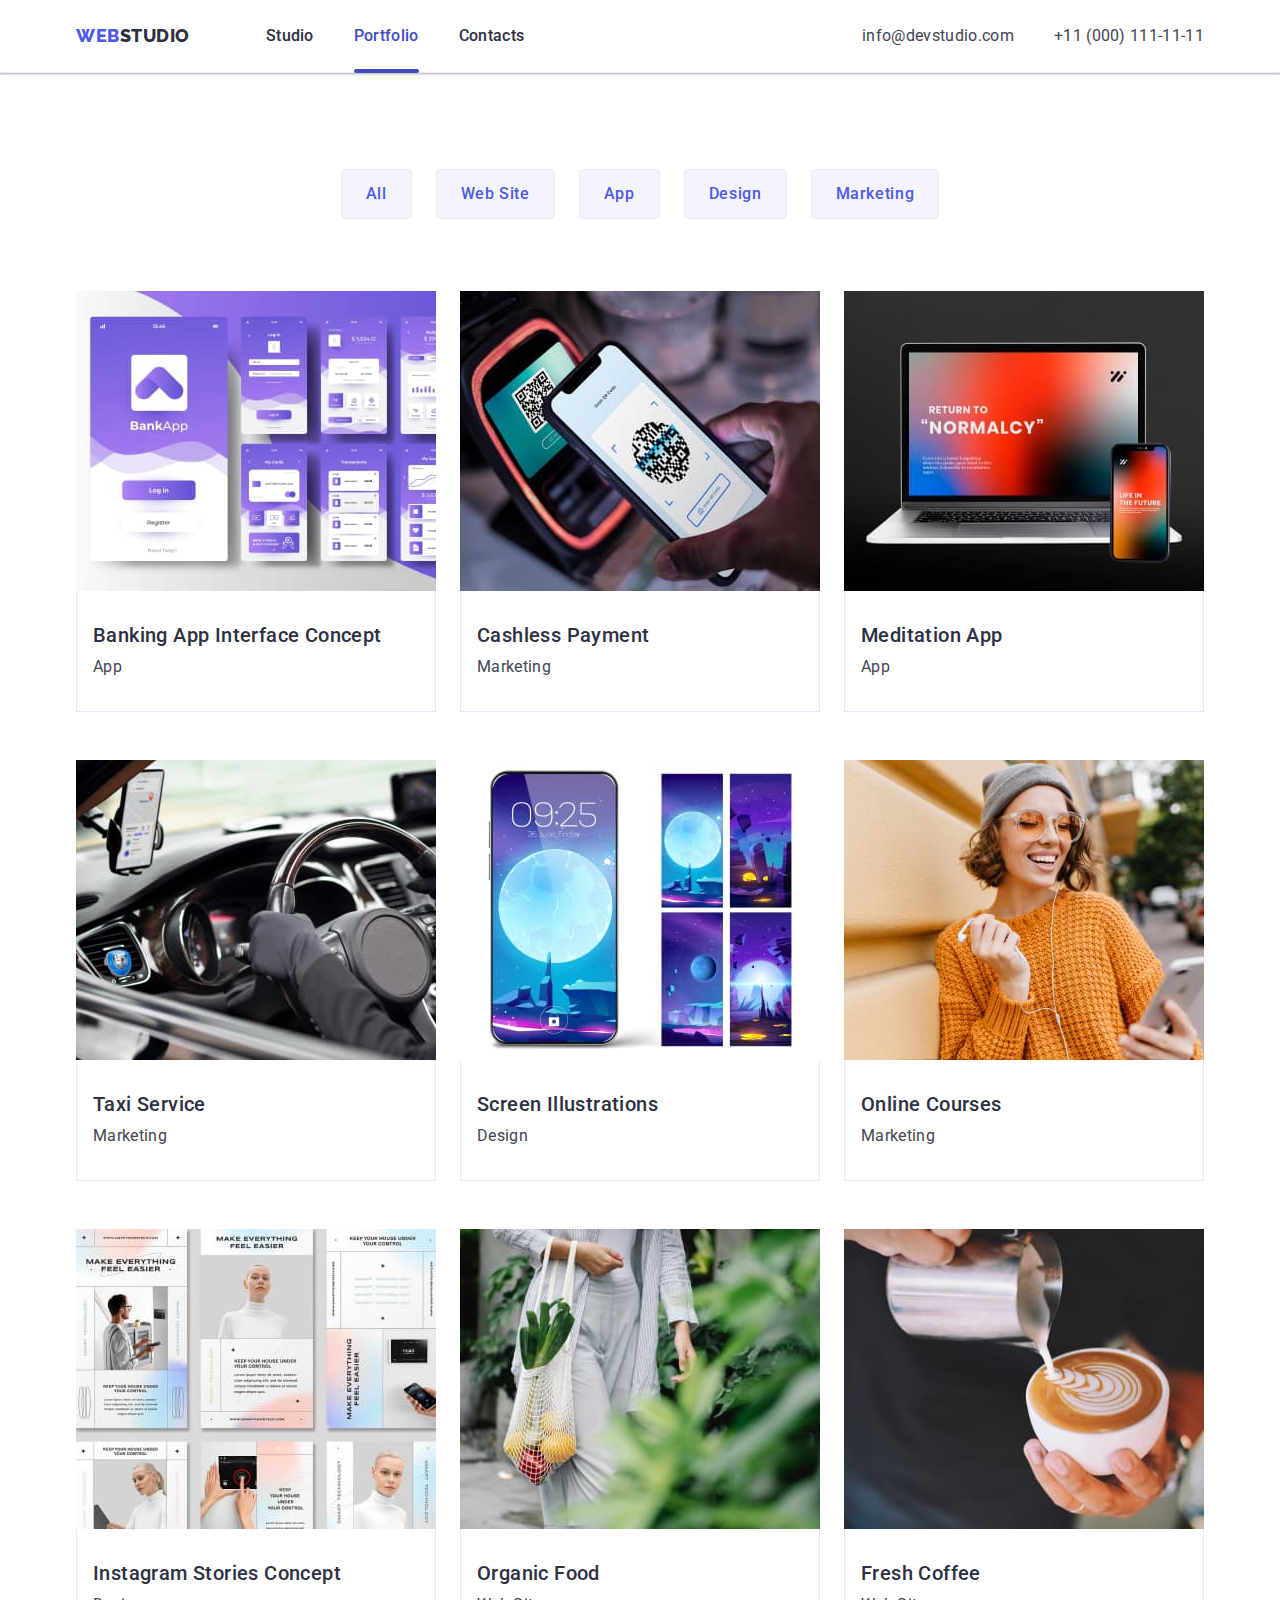
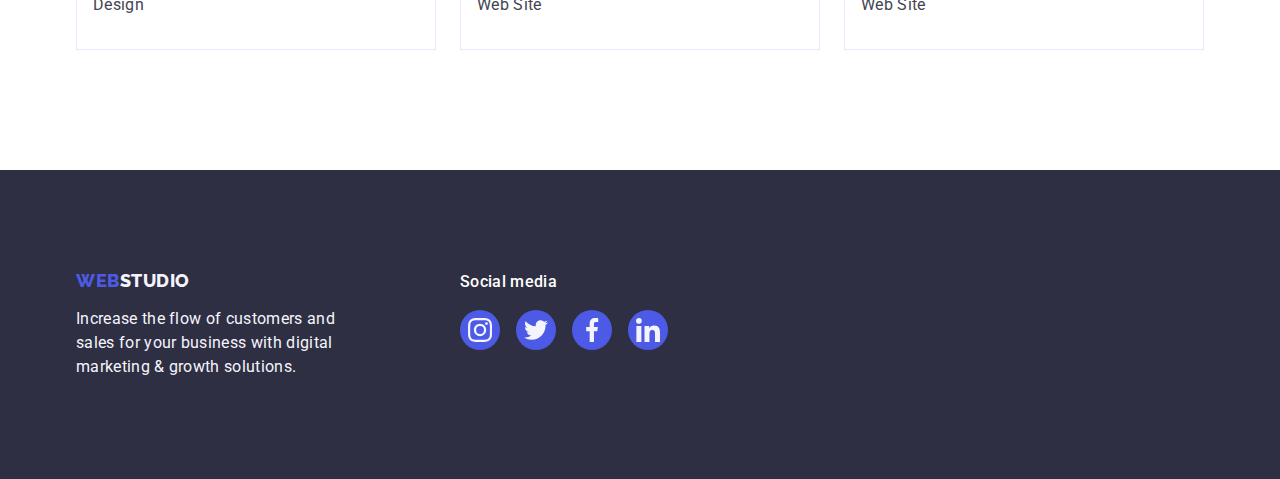
==== portfolio.html @ ff5aa091 "Initial commit" ====
<!DOCTYPE html>
<html lang="en">
  <head>
    <meta charset="UTF-8" />
    <meta name="viewport" content="width=device-width, initial-scale=1.0" />
    <link
      href="https://cdn.jsdelivr.net/npm/modern-normalize@2.0.0/modern-normalize.min.css"
      rel="stylesheet"
    />
    <link rel="preconnect" href="https://fonts.googleapis.com" />
    <link rel="preconnect" href="https://fonts.gstatic.com" crossorigin />
    <link
      href="https://fonts.googleapis.com/css2?family=Raleway:wght@800&family=Roboto:wght@400;500;700;900&display=swap"
      rel="stylesheet"
    />
    <link rel="stylesheet" href="./css/styles.css" />
    <title>Portfolio</title>
  </head>
  <body>
    <header class="top-line">
      <div class="container navigation-container">
        <nav class="navigation">
          <a href="./index.html" class="logo link"
            >Web<span class="logo-change">Studio</span></a
          >
          <ul class="page-nav list">
            <li><a href="./index.html" class="link">Studio</a></li>
            <li>
              <a href="./portfolio.html" class="link current">Portfolio</a>
            </li>
            <li><a href="" class="link">Contacts</a></li>
          </ul>
        </nav>
        <address class="header-adres">
          <ul class="contacts list">
            <li>
              <a href="mailto:info@devstudio.com" class="link"
                >info@devstudio.com</a
              >
            </li>
            <li>
              <a href="tel:+110001111111" class="link">+11 (000) 111-11-11</a>
            </li>
          </ul>
        </address>
      </div>
    </header>
    <main>
      <section class="section-portfolio">
        <div class="container">
          <h1 class="visually-hidden">none text</h1>
          <ul class="portfolio-button-list list">
            <li class="portfolio-item">
              <button type="button" class="portfolio-button">All</button>
            </li>
            <li class="portfolio-item">
              <button type="button" class="portfolio-button">Web Site</button>
            </li>
            <li class="portfolio-item">
              <button type="button" class="portfolio-button">App</button>
            </li>
            <li class="portfolio-item">
              <button type="button" class="portfolio-button">Design</button>
            </li>
            <li class="portfolio-item">
              <button type="button" class="portfolio-button">Marketing</button>
            </li>
          </ul>
          <ul class="portfolio-app-list list">
            <li class="portfolio-app-item">
              <a href="" class="portfolio-link link">
                <div class="overlay">
                  <img
                    src="./images/bankingapp.jpg"
                    alt="banking interface"
                    width="360"
                    height="300"
                  />
                  <p class="text-overlay">
                    14 Stylish and User-Friendly App Design Concepts · Task
                    Manager App · Calorie Tracker App · Exotic Fruit Ecommerce
                    App · Cloud Storage App
                  </p>
                </div>
                <div class="app-container">
                  <h2 class="portfolio-title">Banking App Interface Concept</h2>
                  <p class="portfolio-text">App</p>
                </div></a
              >
            </li>
            <li class="portfolio-app-item">
              <a href="" class="portfolio-link link">
                <div class="overlay">
                  <img
                    src="./images/cashpay.jpg"
                    alt="banking interface"
                    width="360"
                    height="300"
                  />
                  <p class="text-overlay">
                    14 Stylish and User-Friendly App Design Concepts · Task
                    Manager App · Calorie Tracker App · Exotic Fruit Ecommerce
                    App · Cloud Storage App
                  </p>
                </div>
                <div class="app-container">
                  <h2 class="portfolio-title">Cashless Payment</h2>
                  <p class="portfolio-text">Marketing</p>
                </div></a
              >
            </li>
            <li class="portfolio-app-item">
              <a href="" class="portfolio-link link">
                <div class="overlay">
                  <img
                    src="./images/meditationapp.jpg"
                    alt="banking interface"
                    width="360"
                    height="300"
                  />
                  <p class="text-overlay">
                    14 Stylish and User-Friendly App Design Concepts · Task
                    Manager App · Calorie Tracker App · Exotic Fruit Ecommerce
                    App · Cloud Storage App
                  </p>
                </div>
                <div class="app-container">
                  <h2 class="portfolio-title">Meditation App</h2>
                  <p class="portfolio-text">App</p>
                </div></a
              >
            </li>
            <li class="portfolio-app-item">
              <a href="" class="portfolio-link link">
                <div class="overlay">
                  <img
                    src="./images/taxiservice.jpg"
                    alt="banking interface"
                    width="360"
                    height="300"
                  />
                  <p class="text-overlay">
                    14 Stylish and User-Friendly App Design Concepts · Task
                    Manager App · Calorie Tracker App · Exotic Fruit Ecommerce
                    App · Cloud Storage App
                  </p>
                </div>
                <div class="app-container">
                  <h2 class="portfolio-title">Taxi Service</h2>
                  <p class="portfolio-text">Marketing</p>
                </div></a
              >
            </li>
            <li class="portfolio-app-item">
              <a href="" class="portfolio-link link">
                <div class="overlay">
                  <img
                    src="./images/illustrations.jpg"
                    alt="banking interface"
                    width="360"
                    height="300"
                  />
                  <p class="text-overlay">
                    14 Stylish and User-Friendly App Design Concepts · Task
                    Manager App · Calorie Tracker App · Exotic Fruit Ecommerce
                    App · Cloud Storage App
                  </p>
                </div>
                <div class="app-container">
                  <h2 class="portfolio-title">Screen Illustrations</h2>
                  <p class="portfolio-text">Design</p>
                </div></a
              >
            </li>
            <li class="portfolio-app-item">
              <a href="" class="portfolio-link link">
                <div class="overlay">
                  <img
                    src="./images/nicegirl.jpg"
                    alt="banking interface"
                    width="360"
                    height="300"
                  />
                  <p class="text-overlay">
                    14 Stylish and User-Friendly App Design Concepts · Task
                    Manager App · Calorie Tracker App · Exotic Fruit Ecommerce
                    App · Cloud Storage App
                  </p>
                </div>
                <div class="app-container">
                  <h2 class="portfolio-title">Online Courses</h2>
                  <p class="portfolio-text">Marketing</p>
                </div></a
              >
            </li>
            <li class="portfolio-app-item">
              <a href="" class="portfolio-link link">
                <div class="overlay">
                  <img
                    src="./images/iststorconc.jpg"
                    alt="banking interface"
                    width="360"
                    height="300"
                  />
                  <p class="text-overlay">
                    14 Stylish and User-Friendly App Design Concepts · Task
                    Manager App · Calorie Tracker App · Exotic Fruit Ecommerce
                    App · Cloud Storage App
                  </p>
                </div>
                <div class="app-container">
                  <h2 class="portfolio-title">Instagram Stories Concept</h2>
                  <p class="portfolio-text">Design</p>
                </div></a
              >
            </li>
            <li class="portfolio-app-item">
              <a href="" class="portfolio-link link">
                <div class="overlay">
                  <img
                    src="./images/orgfood.jpg"
                    alt="banking interface"
                    width="360"
                    height="300"
                  />
                  <p class="text-overlay">
                    14 Stylish and User-Friendly App Design Concepts · Task
                    Manager App · Calorie Tracker App · Exotic Fruit Ecommerce
                    App · Cloud Storage App
                  </p>
                </div>
                <div class="app-container">
                  <h2 class="portfolio-title">Organic Food</h2>
                  <p class="portfolio-text">Web Site</p>
                </div></a
              >
            </li>
            <li class="portfolio-app-item">
              <a href="" class="portfolio-link link">
                <div class="overlay">
                  <img
                    src="./images/freshcoffe.jpg"
                    alt="banking interface"
                    width="360"
                    height="300"
                  />
                  <p class="text-overlay">
                    14 Stylish and User-Friendly App Design Concepts · Task
                    Manager App · Calorie Tracker App · Exotic Fruit Ecommerce
                    App · Cloud Storage App
                  </p>
                </div>
                <div class="app-container">
                  <h2 class="portfolio-title">Fresh Coffee</h2>
                  <p class="portfolio-text">Web Site</p>
                </div></a
              >
            </li>
          </ul>
        </div>
      </section>
    </main>
    <footer class="bottom">
      <div class="father-footer-container container">
        <div class="footer-info-container">
          <a href="./index.html" class="logo link"
            >Web<span class="logo-change-footer">Studio</span></a
          >
          <p class="footer-text">
            Increase the flow of customers and sales for your business with
            digital marketing & growth solutions.
          </p>
        </div>
        <div class="footer-sm-container">
          <p class="footer-text change">Social media</p>
          <ul class="footer-sm-list list">
            <li class="footer-sm-item">
              <a href="" class="link">
                <svg class="icon" width="24" height="24">
                  <use href="./images/icons.svg#icon-instagram-logo"></use>
                </svg>
              </a>
            </li>
            <li class="footer-sm-item">
              <a href="" class="link">
                <svg class="icon" width="24" height="24">
                  <use href="./images/icons.svg#icon-twitter-logo"></use>
                </svg>
              </a>
            </li>
            <li class="footer-sm-item">
              <a href="" class="link">
                <svg class="icon" width="24" height="24">
                  <use href="./images/icons.svg#icon-facebook-logo"></use>
                </svg>
              </a>
            </li>
            <li class="footer-sm-item">
              <a href="" class="link">
                <svg class="icon" width="24" height="24">
                  <use href="./images/icons.svg#icon-linkedin-logo"></use>
                </svg>
              </a>
            </li>
          </ul>
        </div>
      </div>
    </footer>
  </body>
</html>
---- css/styles.css ----
body {
  font-family: "Roboto", sans-serif;
  color: #434455;
  background-color: var(--white-color);
  font-size: 16px;
  line-height: 1.5;
  letter-spacing: 0.02em;
}

:root {
  --cloud-color: #f4f4fd;
  --navy-color: #2e2f42;
  --white-color: #ffffff;
  --iris-color: #4d5ae5;
  --ocean-color: #404bbf;
  --corn-color: #e7e9fc;
  --light-slate-color: #8e8f99;
  --green-color: #31d0aa;
  --dairy-color: #fcfcfc;
}

p,
h1,
h2,
h3,
h4,
h5,
h6 {
  margin-top: 0;
  margin-bottom: 0;
}

ul {
  margin-top: 0;
  margin-bottom: 0;
  padding-left: 0;
}

img {
  display: block;
}

.container {
  width: 1158px;
  margin: 0 auto;
  padding-left: 15px;
  padding-right: 15px;
}

.navigation-container {
  display: flex;
  justify-content: space-between;
}

.top-line {
  border-bottom: 1px solid var(--corn-color);
  box-shadow: 0px 1px 6px 0px rgba(46, 47, 66, 0.08),
    0px 1px 1px 0px rgba(46, 47, 66, 0.16),
    0px 2px 1px 0px rgba(46, 47, 66, 0.08);
}

.navigation {
  display: flex;
  align-items: center;
}

.logo {
  font-family: "Raleway", sans-serif;
  font-weight: 800;
  font-size: 18px;
  line-height: 1.17;
  letter-spacing: 0.03em;
  text-transform: uppercase;
  text-decoration: none;
  color: var(--iris-color);
  display: flex;
  margin-right: 76px;
}

.logo-change {
  color: var(--navy-color);
}

.list {
  list-style: none;
  padding: 0;
  margin: 0;
}

.page-nav {
  display: flex;
  gap: 40px;
  margin: 0 auto;
}

.page-nav .link {
  font-weight: 500;
  font-style: normal;
  text-decoration: none;
  color: var(--navy-color);
  display: block;
  padding-top: 24px;
  padding-bottom: 24px;
  transition: color 250ms cubic-bezier(0.4, 0, 0.2, 1);
}

.page-nav .link:hover,
.page-nav .link:active,
.page-nav .link:focus {
  color: var(--ocean-color);
}

.page-nav .link.current {
  color: var(--ocean-color);
}

.current {
  position: relative;
}

.current::after {
  content: "";
  width: 100%;
  height: 4px;
  border-radius: 2px;
  position: absolute;
  bottom: -1px;
  background-color: var(--ocean-color);
  left: 0;
}

.header-adres {
  font-style: normal;
  display: flex;
}

.contacts {
  display: flex;
  gap: 40px;
}

.contacts .link {
  font-style: normal;
  text-decoration: none;
  color: #434455;
  display: block;
  padding-top: 24px;
  padding-bottom: 24px;
  transition: color 250ms cubic-bezier(0.4, 0, 0.2, 1);
}

.contacts .link:hover,
.contacts .link:active,
.contacts .link:focus {
  color: var(--ocean-color);
}

.bottom {
  background-color: var(--navy-color);
  padding-top: 100px;
  padding-bottom: 100px;
}

.bottom .logo {
  display: inline-block;
  margin-bottom: 16px;
  margin-right: 0;
}

.logo-change-footer {
  color: var(--cloud-color);
}

.footer-text {
  color: var(--cloud-color);
  display: flex;
  width: 264px;
  flex-direction: column;
  flex-shrink: 0;
}

.father-footer-container {
  display: flex;
  align-items: baseline;
}

.footer-info-container {
  margin-right: 120px;
}

.footer-sm-container .change {
  font-weight: 500;
  color: var(--white-color);
  margin-bottom: 16px;
}

.footer-sm-list {
  display: flex;
  gap: 16px;
}

.footer-sm-list .link {
  display: flex;
  justify-content: center;
  align-items: center;
  width: 40px;
  height: 40px;
  border-radius: 50%;
  background-color: var(--iris-color);
  transition: background-color 250ms cubic-bezier(0.4, 0, 0.2, 1);
}

.footer-sm-list .icon {
  fill: var(--cloud-color);
}

.footer-sm-list .link:hover,
.footer-sm-list .link:focus {
  background-color: var(--green-color);
}

.backdrop.is-hidden {
  visibility: hidden;
  opacity: 0;
  pointer-events: none;
}

.backdrop {
  position: fixed;
  top: 0;
  left: 0;
  width: 100%;
  height: 100%;
  opacity: 1;
  background-color: rgba(46, 47, 66, 0.4);
  transition: opacity 250ms cubic-bezier(0.4, 0, 0.2, 1),
    visibility 250ms cubic-bezier(0.4, 0, 0.2, 1);
  visibility: visible;
}

.modal {
  position: absolute;
  top: 50%;
  left: 50%;
  transform: translate(-50%, -50%) scale(1);
  width: 408px;
  min-height: 584px;
  background-color: var(--dairy-color);
  box-shadow: 0px 2px 1px 0px rgba(0, 0, 0, 0.2),
    0px 1px 3px 0px rgba(0, 0, 0, 0.12), 0px 1px 1px 0px rgba(0, 0, 0, 0.14);
  border-radius: 4px;
  transition: transform 250ms cubic-bezier(0.4, 0, 0.2, 1);
}

.close-button {
  position: absolute;
  top: 24px;
  right: 24px;
  width: 24px;
  height: 24px;
  border-radius: 50%;
  display: flex;
  align-items: center;
  justify-content: center;
  background-color: var(--corn-color);
  border: 1px solid rgba(0, 0, 0, 0.1);
  padding: 0;
  cursor: pointer;
  transition: background-color 250ms cubic-bezier(0.4, 0, 0.2, 1),
    border 250ms cubic-bezier(0.4, 0, 0.2, 1);
}

.close-button:is(:hover, :focus) {
  background-color: var(--ocean-color);
  border: none;
  fill: var(--white-color);
}

.close-icon {
  transition: fill 250ms cubic-bezier(0.4, 0, 0.2, 1);
}

.main-section {
  background-image: linear-gradient(
      rgba(46, 47, 66, 0.7),
      rgba(46, 47, 66, 0.7)
    ),
    url(../images/people-office.jpg);
  background-repeat: no-repeat;
  background-position: center;
  background-size: cover;
  margin: 0 auto;
  background-color: var(--navy-color);
  padding-top: 188px;
  padding-bottom: 188px;
  max-width: 1440px;
}

.main-title {
  font-size: 56px;
  font-weight: 700;
  line-height: 1.07;
  letter-spacing: 0.02em;
  text-align: center;
  color: var(--white-color);
  display: flex;
  max-width: 496px;
  flex-direction: column;
  flex-shrink: 0;
  margin: 0 auto;
  margin-bottom: 48px;
}

.main-button {
  font-weight: 500;
  letter-spacing: 0.04em;
  line-height: 1.5;
  color: var(--white-color);
  background-color: var(--iris-color);
  cursor: pointer;
  display: block;
  min-width: 169px;
  padding: 16px 32px;
  border: none;
  border-radius: 4px;
  box-shadow: 0px 4px 4px 0px rgba(0, 0, 0, 0.15);
  margin: 0 auto;
  transition: background-color 250ms cubic-bezier(0.4, 0, 0.2, 1);
}

.main-button:hover,
.main-button:focus {
  background-color: var(--ocean-color);
}

.prof-list {
  display: flex;
  gap: 24px;
}

.prof-item {
  width: calc((100% - 72px) / 4);
}

.prof-section {
  padding-top: 120px;
  padding-bottom: 120px;
}

.visually-hidden {
  position: absolute;
  overflow: hidden;
  clip: rect(0 0 0 0);
  clip-path: inset(100%);
  white-space: nowrap;
  width: 1px;
  height: 1px;
  margin: -1px;
  padding: 0;
  border: 0;
}

.adv-icon-container {
  display: flex;
  justify-content: center;
  align-items: center;
  height: 112px;
  border-radius: 4px;
  background-color: var(--cloud-color);
  margin-bottom: 8px;
}

.prof-title {
  font-size: 20px;
  font-weight: 500;
  line-height: 1.2;
  letter-spacing: 0.02em;
  color: var(--navy-color);
  margin-bottom: 8px;
}

.section-projects {
  padding-bottom: 120px;
}

.projects-list {
  display: flex;
  gap: 24px;
}

.projects-item {
  width: calc((100% - 48px) / 3);
}

.section-projects .title {
  font-size: 36px;
  font-weight: 700;
  line-height: 1.11;
  letter-spacing: 0.02em;
  text-transform: capitalize;
  color: var(--navy-color);
  text-align: center;
  margin-bottom: 72px;
}

.section-our-team {
  background-color: var(--cloud-color);
  padding-top: 120px;
  padding-bottom: 120px;
}

.section-our-team .title {
  font-size: 36px;
  font-weight: 700;
  line-height: 1.11;
  letter-spacing: 0.02em;
  text-transform: capitalize;
  color: var(--navy-color);
  text-align: center;
  margin-bottom: 72px;
}

.our-team-list {
  display: flex;
  gap: 24px;
}

.our-team-item {
  width: calc((100% - 72px) / 4);
  background-color: var(--white-color);
  border-radius: 0px 0px 4px 4px;
  box-shadow: 0px 2px 1px 0px rgba(46, 47, 66, 0.08),
    0px 1px 1px 0px rgba(46, 47, 66, 0.16),
    0px 1px 6px 0px rgba(46, 47, 66, 0.08);
}

.team-container {
  padding: 32px 0;
}

.team-title {
  font-size: 20px;
  font-weight: 500;
  line-height: 1.2;
  letter-spacing: 0.02em;
  color: var(--navy-color);
  text-align: center;
  margin-bottom: 8px;
}

.our-team-text {
  text-align: center;
  margin-bottom: 8px;
}

.team-sm-list {
  display: flex;
  gap: 24px;
  justify-content: center;
}

.team-sm-list .link {
  display: flex;
  justify-content: center;
  align-items: center;
  width: 40px;
  height: 40px;
  border-radius: 50%;
  background-color: var(--iris-color);
  transition: background-color 250ms cubic-bezier(0.4, 0, 0.2, 1);
}

.team-sm-list .link:hover,
.team-sm-list .link:focus {
  background-color: var(--ocean-color);
}

.team-sm-list .icon {
  fill: var(--cloud-color);
}

.section-customers {
  padding-top: 120px;
  padding-bottom: 120px;
}

.section-customers .title {
  font-size: 36px;
  font-weight: 700;
  line-height: 1.11;
  letter-spacing: 0.02em;
  text-transform: capitalize;
  color: var(--navy-color);
  text-align: center;
  margin-bottom: 72px;
}

.customers-list {
  display: flex;
  gap: 24px;
}

.customers-list .link {
  display: flex;
  justify-content: center;
  align-items: center;
  width: 168px;
  height: 88px;
  border-radius: 4px;
  color: var(--light-slate-color);
  border: 1px solid var(--light-slate-color);
  transition: border-color 250ms cubic-bezier(0.4, 0, 0.2, 1),
    color 250ms cubic-bezier(0.4, 0, 0.2, 1);
}

.customers-list .link:hover,
.customers-list .link:focus {
  border: 1px solid var(--ocean-color);
  color: var(--ocean-color);
}

.customers-list .icon {
  fill: currentColor;
  transition: fill 250ms cubic-bezier(0.4, 0, 0.2, 1);
}

.customers-list .link:is(:hover, :focus) .icon {
  fill: var(--ocean-color);
}

.section-portfolio {
  padding-top: 96px;
  padding-bottom: 120px;
}

.portfolio-button-list {
  display: flex;
  justify-content: center;
  gap: 24px;
  margin-bottom: 72px;
}

.portfolio-button {
  font-weight: 500;
  letter-spacing: 0.04em;
  line-height: 1.5;
  color: var(--iris-color);
  text-align: center;
  cursor: pointer;
  background-color: var(--cloud-color);
  padding: 12px 24px;
  border: 1px solid var(--corn-color);
  border-radius: 4px;
  transition: color 250ms cubic-bezier(0.4, 0, 0.2, 1),
    background-color 250ms cubic-bezier(0.4, 0, 0.2, 1),
    border-color 250ms cubic-bezier(0.4, 0, 0.2, 1),
    box-shadow 250ms cubic-bezier(0.4, 0, 0.2, 1);
}

.portfolio-button:hover,
.portfolio-button:active,
.portfolio-button:focus {
  color: var(--white-color);
  background-color: var(--ocean-color);
  border: 1px solid transparent;
  box-shadow: 0px 2px 2px 0px rgba(0, 0, 0, 0.12),
    0px 2px 1px 0px rgba(0, 0, 0, 0.08), 0px 3px 1px 0px rgba(0, 0, 0, 0.1);
}

.portfolio-app-list {
  display: flex;
  flex-wrap: wrap;
  row-gap: 48px;
  column-gap: 24px;
}

.portfolio-app-item {
  width: calc((100% - 48px) / 3);
}

.portfolio-link {
  transition: box-shadow 250ms cubic-bezier(0.4, 0, 0.2, 1);
  display: block;
  background-color: var(--white-color);
}

.portfolio-link:is(:hover, :focus) {
  box-shadow: 0px 2px 1px 0px rgba(46, 47, 66, 0.08),
    0px 1px 1px 0px rgba(46, 47, 66, 0.16),
    0px 1px 6px 0px rgba(46, 47, 66, 0.08);
}

.overlay {
  position: relative;
  overflow: hidden;
}

.text-overlay {
  color: var(--cloud-color);
  padding: 40px 32px;
  position: absolute;
  top: 0;
  left: 0;
  width: 100%;
  height: 100%;
  transform: translateY(100%);
  transition: transform 250ms cubic-bezier(0.4, 0, 0.2, 1);
  background-color: var(--iris-color);
}

.portfolio-link:is(:hover, :focus) .text-overlay {
  transform: translateY(0);
}

.app-container {
  padding: 32px 16px;
  border: 1px solid var(--corn-color);
  border-top: none;
}

.portfolio-title {
  font-size: 20px;
  font-weight: 500;
  line-height: 1.2;
  letter-spacing: 0.02em;
  color: var(--navy-color);
  margin-bottom: 8px;
}

.portfolio-app-item .link {
  text-decoration: none;
}

.portfolio-text {
  color: #434455;
}
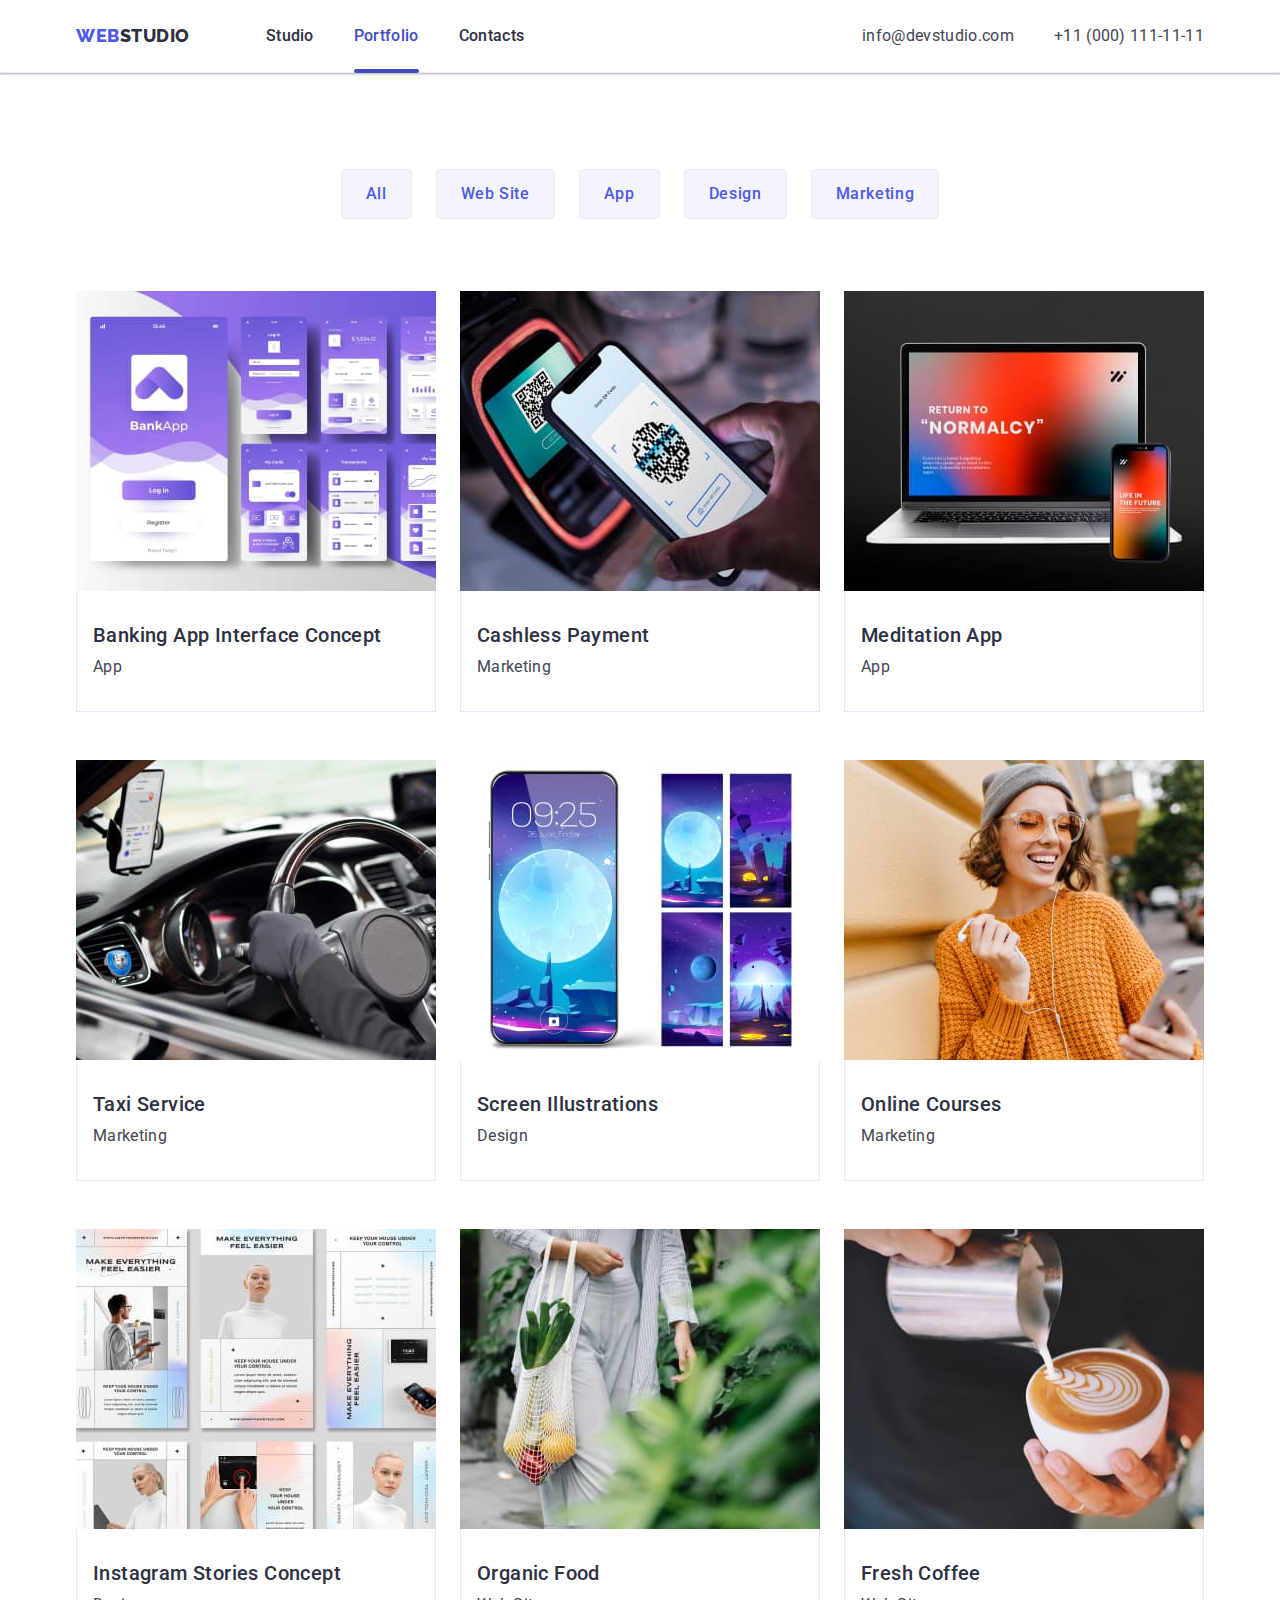
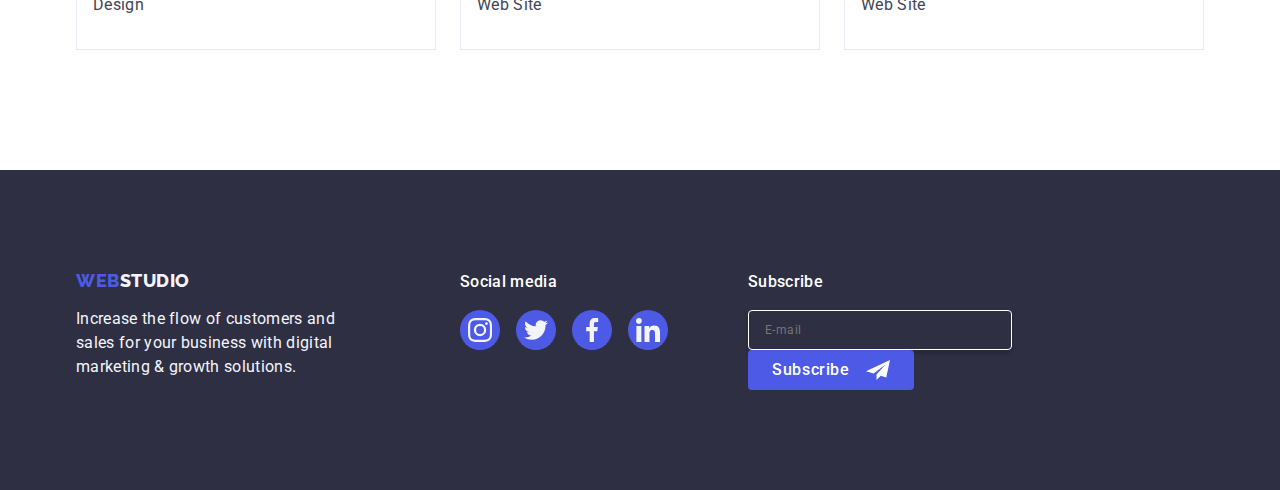
==== commit 50596b1f: "1st" ====
--- a/portfolio.html
+++ b/portfolio.html
@@ -272,7 +272,7 @@
           </p>
         </div>
         <div class="footer-sm-container">
-          <p class="footer-text change">Social media</p>
+          <p class="sm-sub-text">Social media</p>
           <ul class="footer-sm-list list">
             <li class="footer-sm-item">
               <a href="" class="link">
@@ -304,6 +304,25 @@
             </li>
           </ul>
         </div>
+        <div class="footer-sub-container">
+          <form class="footer-form">
+            <label class="footer-label">
+              <p class="sm-sub-text">Subscribe</p>
+              <input
+                type="text"
+                class="footer-input"
+                name="email_address"
+                placeholder="E-mail"
+              />
+            </label>
+            <button type="submit" class="footer-button button">
+              Subscribe
+              <svg class="icon" width="24" height="24">
+                <use href="./images/icons.svg#icon-frame"></use>
+              </svg>
+            </button>
+          </form>
+        </div>
       </div>
     </footer>
   </body>
--- a/css/styles.css
+++ b/css/styles.css
@@ -40,6 +40,15 @@
   display: block;
 }
 
+button {
+  font-family: inherit;
+  color: currentColor;
+}
+
+input {
+  font-family: inherit;
+}
+
 .container {
   width: 1158px;
   margin: 0 auto;
@@ -188,7 +197,11 @@
   margin-right: 120px;
 }
 
-.footer-sm-container .change {
+.footer-sm-container {
+  margin-right: 80px;
+}
+
+.sm-sub-text {
   font-weight: 500;
   color: var(--white-color);
   margin-bottom: 16px;
@@ -216,6 +229,50 @@
 
 .footer-sm-list .link:hover,
 .footer-sm-list .link:focus {
+  background-color: var(--green-color);
+}
+
+.footer-label {
+  margin-right: 24px;
+}
+
+.footer-input {
+  padding-top: 8px;
+  padding-bottom: 8px;
+  padding-left: 16px;
+  border-radius: 4px;
+  border: 1px solid var(--white-color);
+  width: 264px;
+  height: 40px;
+  flex-shrink: 0;
+  background-color: var(--navy-color);
+  color: var(--white-color);
+  font-size: 12px;
+  line-height: 2;
+  letter-spacing: 0.04em;
+  box-shadow: 0px 4px 4px 0px rgba(0, 0, 0, 0.15);
+}
+
+.footer-button {
+  display: inline-flex;
+  cursor: pointer;
+  padding: 8px 24px;
+  justify-content: center;
+  align-items: center;
+  gap: 16px;
+  border-radius: 4px;
+  border: none;
+  background-color: var(--iris-color);
+  color: var(--white-color);
+  font-weight: 500;
+  letter-spacing: 0.04em;
+  line-height: 1.5;
+  text-align: center;
+  fill: var(--white-color);
+  transition: background-color 250ms cubic-bezier(0.4, 0, 0.2, 1);
+}
+
+.footer-button:is(:hover, :focus) {
   background-color: var(--green-color);
 }
 
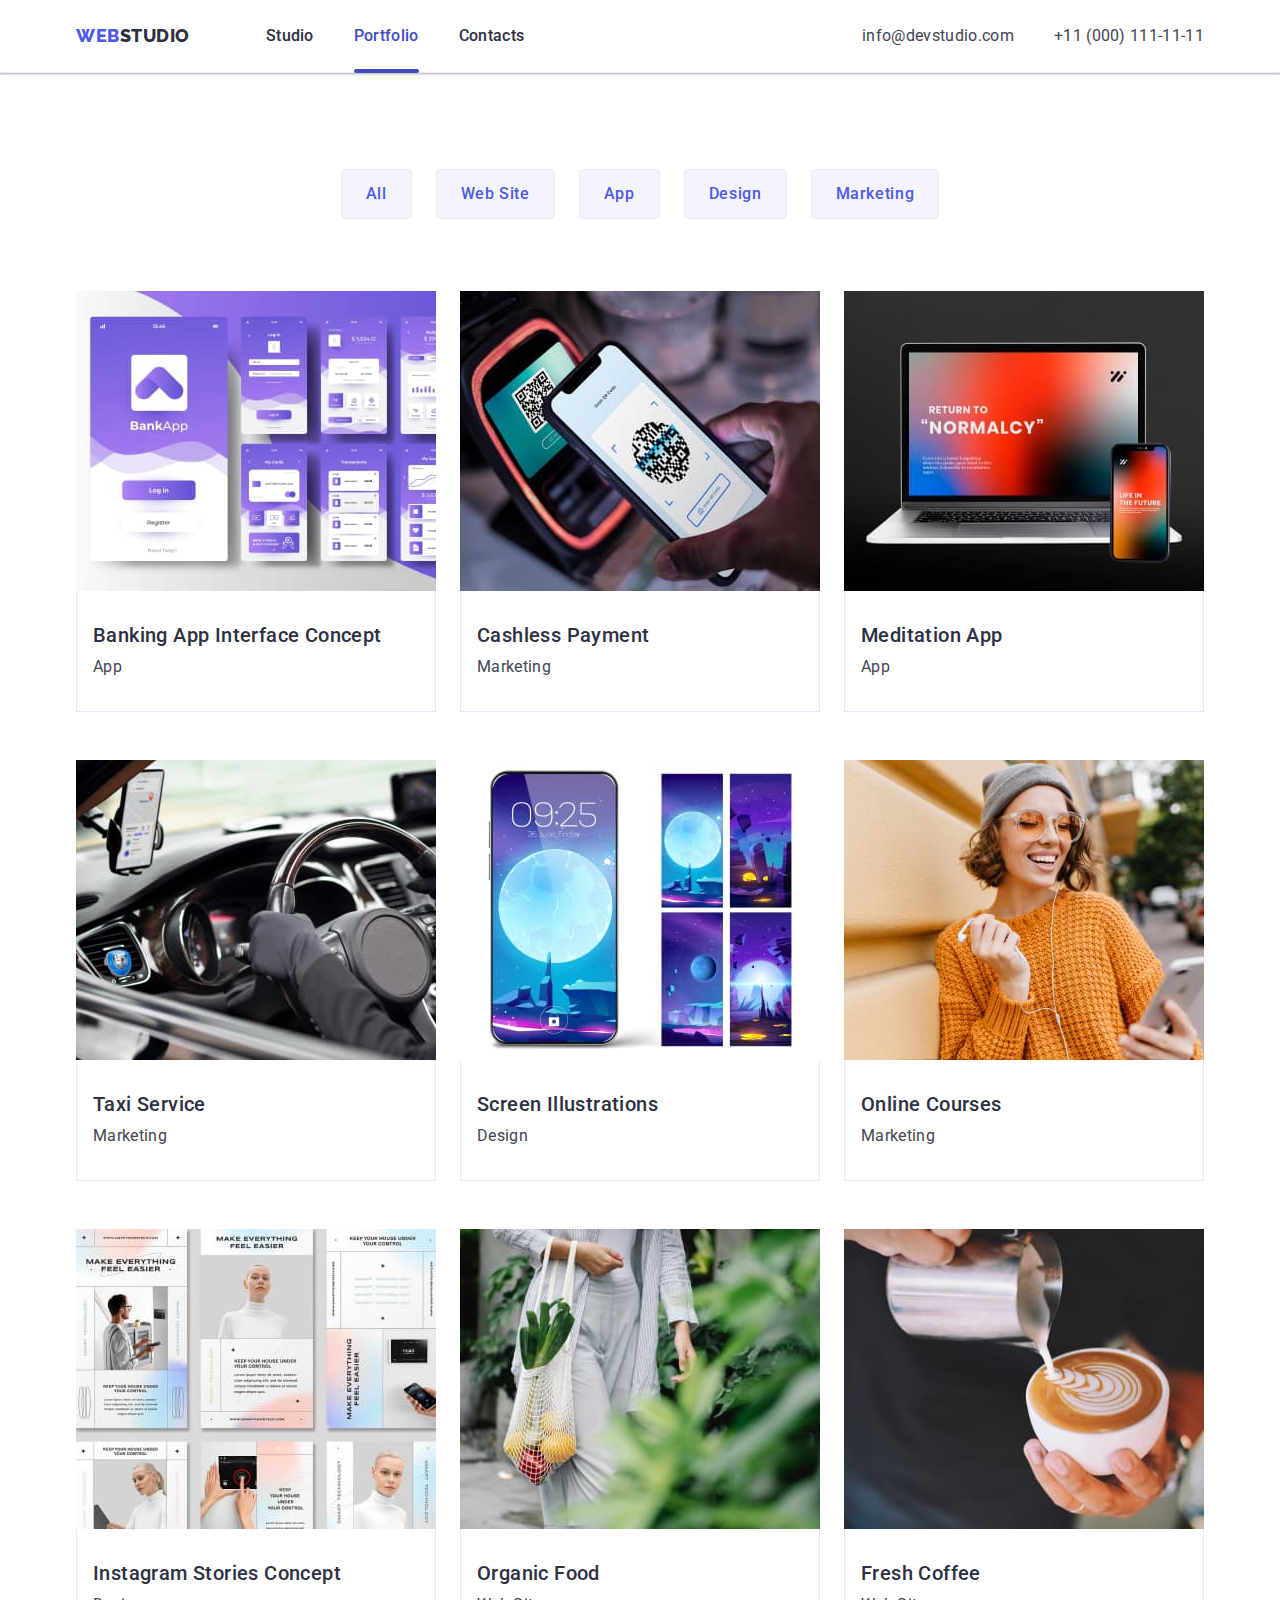
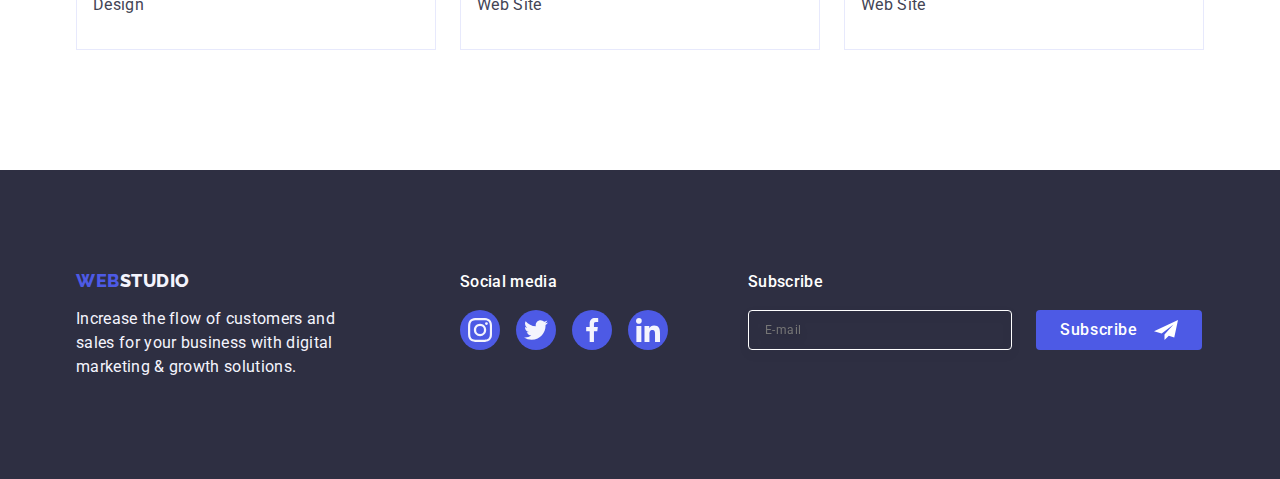
==== commit d52eec91: "2cond" ====
--- a/portfolio.html
+++ b/portfolio.html
@@ -305,11 +305,11 @@
           </ul>
         </div>
         <div class="footer-sub-container">
+          <p class="sm-sub-text">Subscribe</p>
           <form class="footer-form">
             <label class="footer-label">
-              <p class="sm-sub-text">Subscribe</p>
               <input
-                type="text"
+                type="email"
                 class="footer-input"
                 name="email_address"
                 placeholder="E-mail"
--- a/css/styles.css
+++ b/css/styles.css
@@ -232,34 +232,34 @@
   background-color: var(--green-color);
 }
 
-.footer-label {
-  margin-right: 24px;
+.footer-form {
+  display: flex;
+  gap: 24px;
 }
 
 .footer-input {
-  padding-top: 8px;
-  padding-bottom: 8px;
   padding-left: 16px;
   border-radius: 4px;
   border: 1px solid var(--white-color);
   width: 264px;
   height: 40px;
   flex-shrink: 0;
-  background-color: var(--navy-color);
+  background-color: transparent;
   color: var(--white-color);
   font-size: 12px;
   line-height: 2;
   letter-spacing: 0.04em;
-  box-shadow: 0px 4px 4px 0px rgba(0, 0, 0, 0.15);
+  filter: drop-shadow(0px 4px 4px rgba(0, 0, 0, 0.15));
 }
 
 .footer-button {
-  display: inline-flex;
+  display: flex;
   cursor: pointer;
+  min-width: 165px;
+  height: 40px;
   padding: 8px 24px;
   justify-content: center;
   align-items: center;
-  gap: 16px;
   border-radius: 4px;
   border: none;
   background-color: var(--iris-color);
@@ -270,6 +270,10 @@
   text-align: center;
   fill: var(--white-color);
   transition: background-color 250ms cubic-bezier(0.4, 0, 0.2, 1);
+}
+
+.footer-button .icon {
+  margin-left: 16px;
 }
 
 .footer-button:is(:hover, :focus) {
